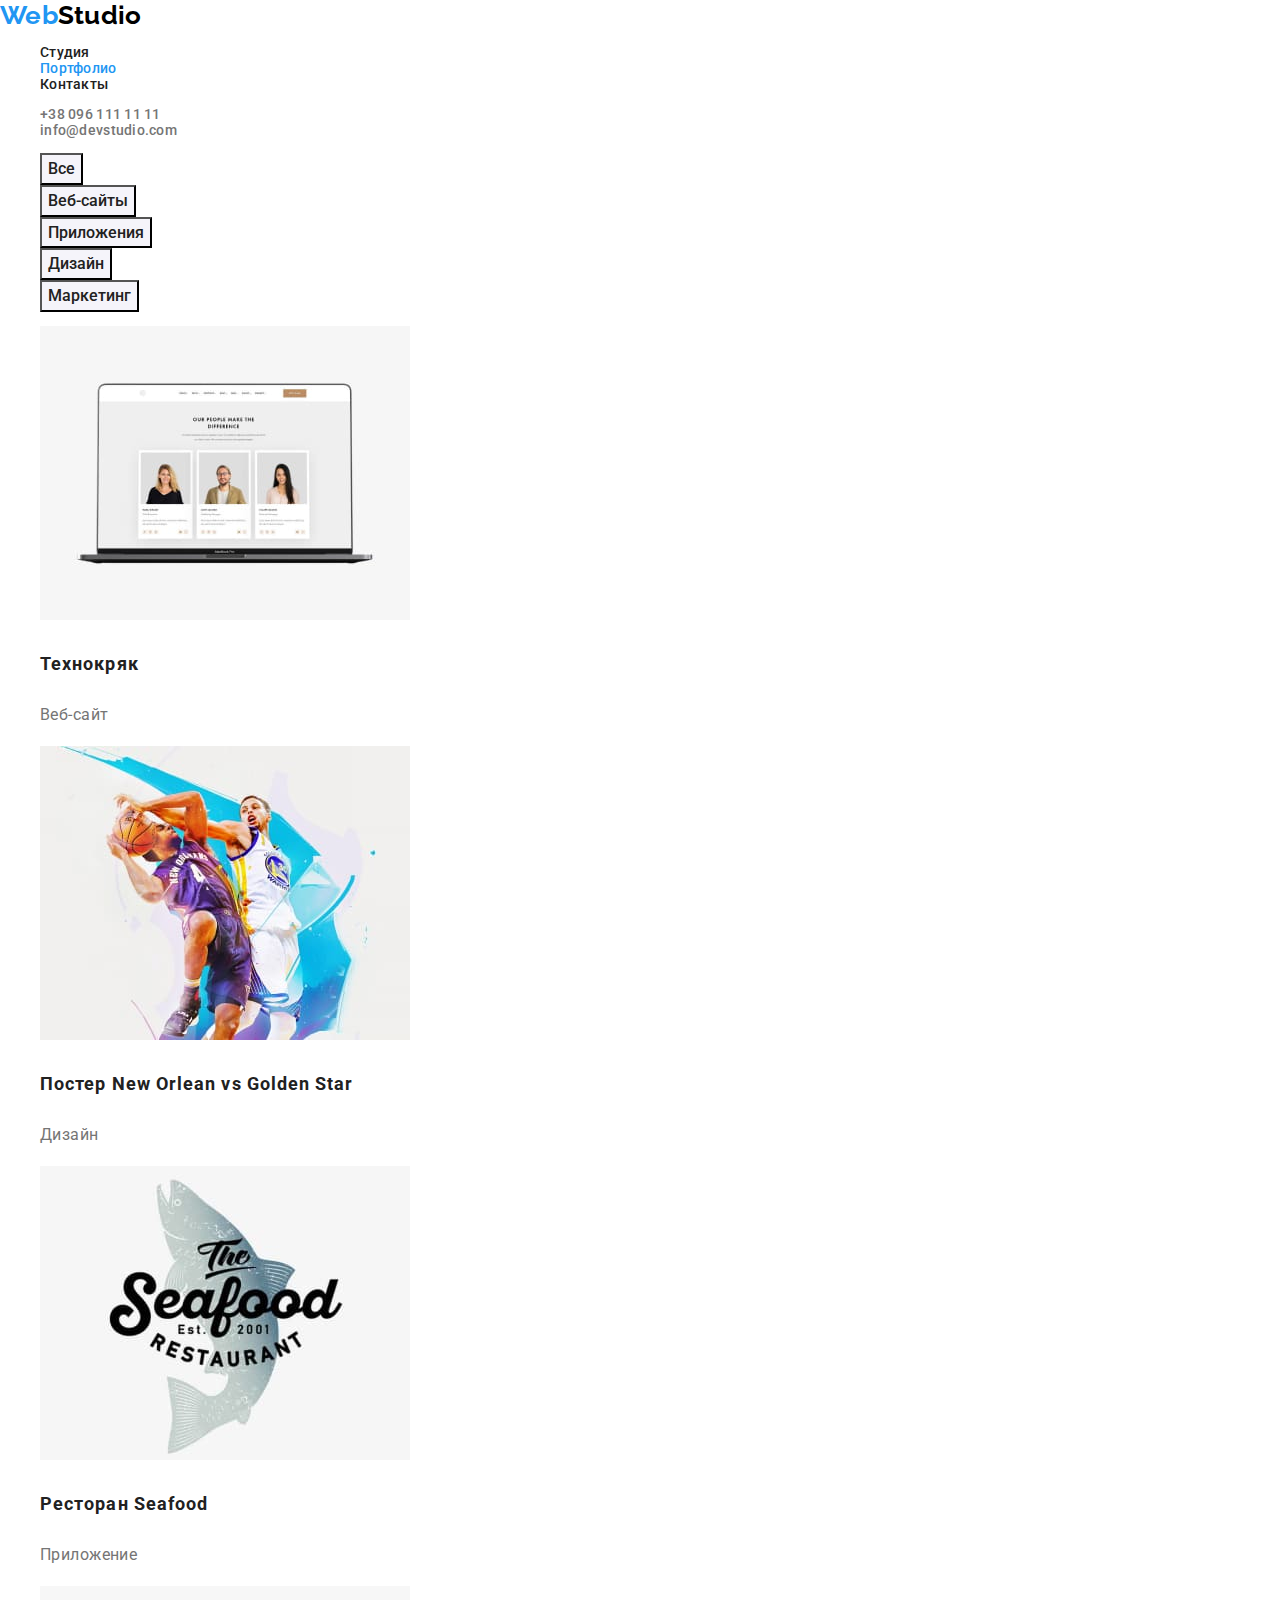
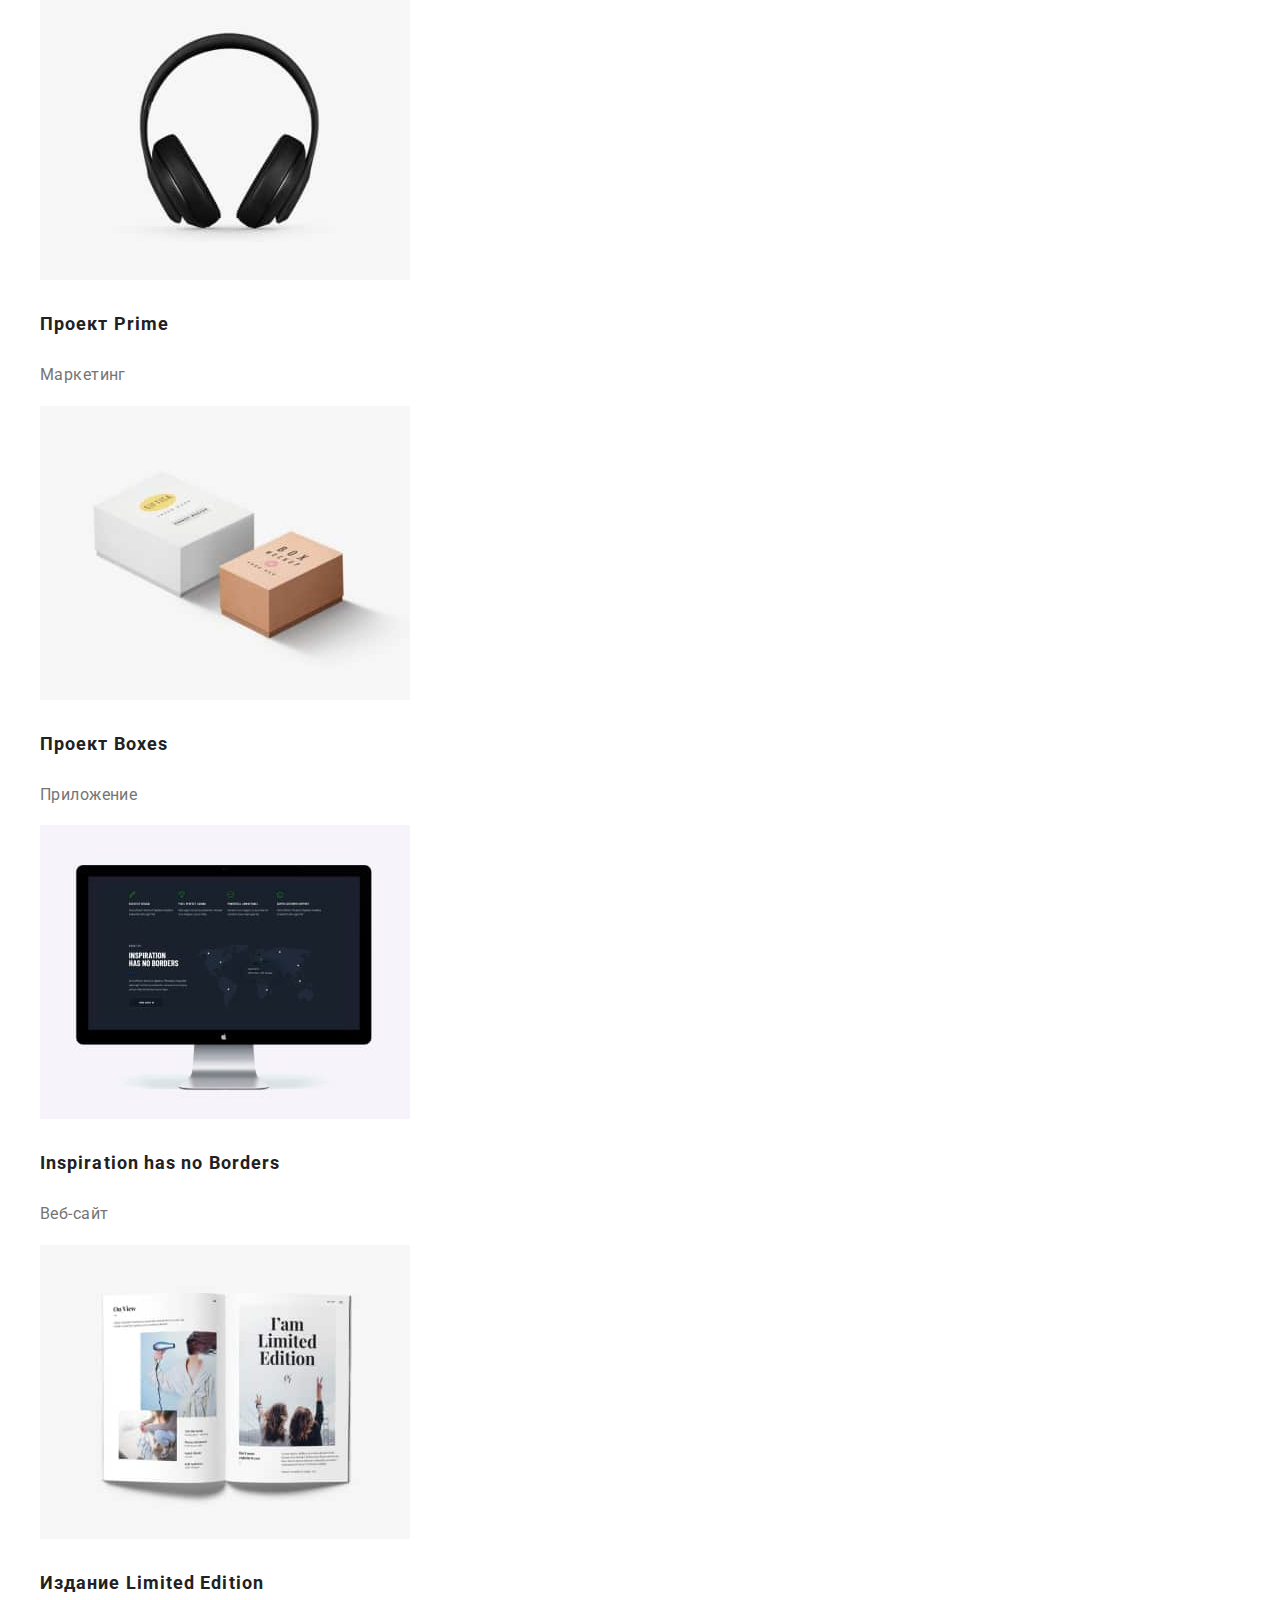
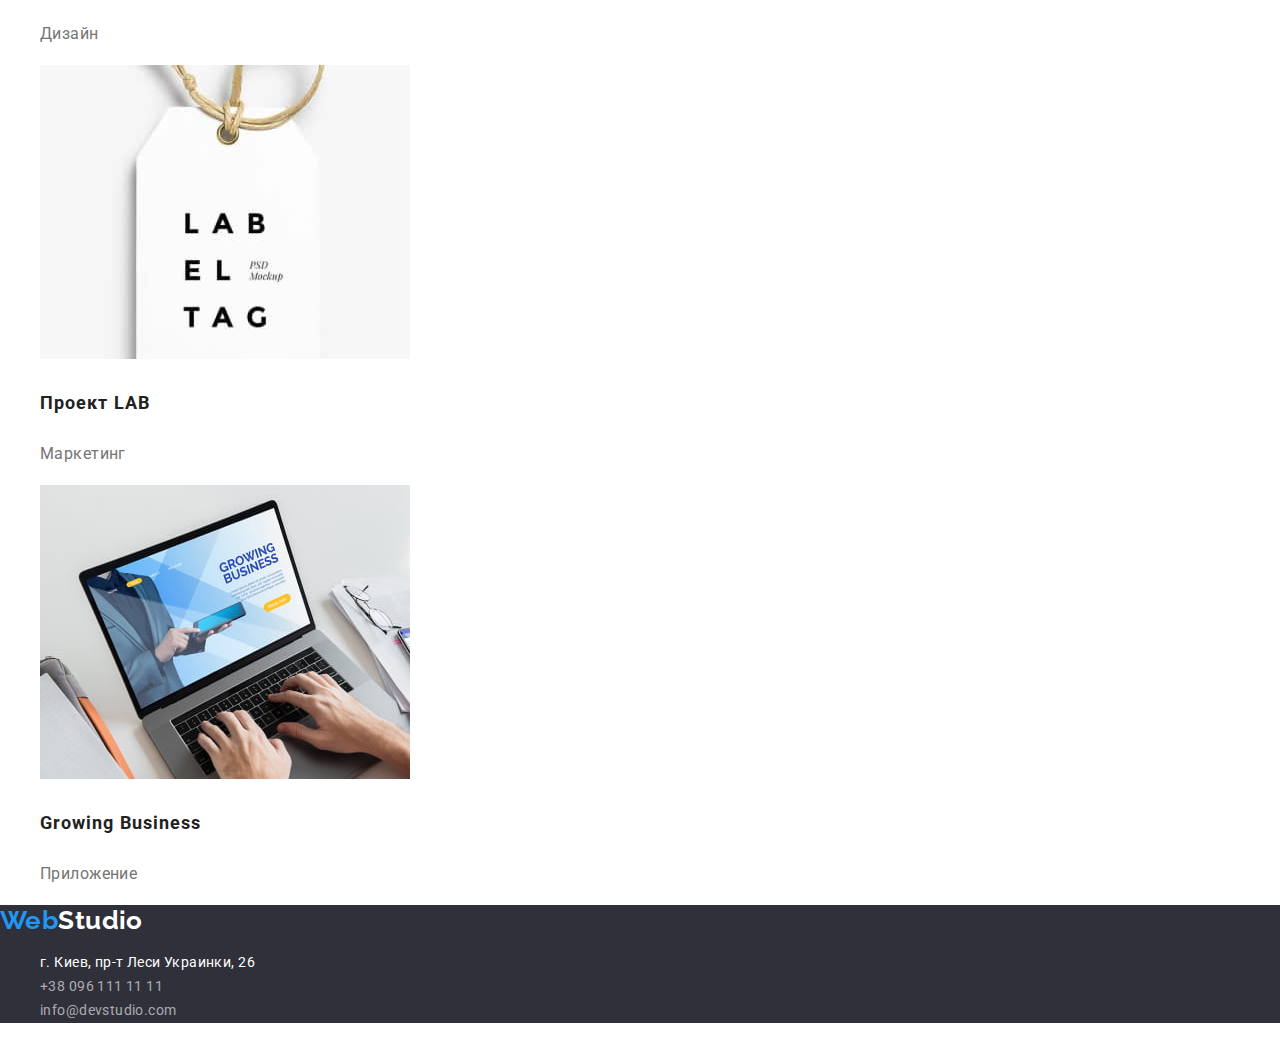
==== portfolio.html @ 6140ff1d "Initial commit" ====
<!DOCTYPE html>
<html lang="ru">
	<head>
		<meta charset="UTF-8" />
		<meta http-equiv="X-UA-Compatible" content="IE=edge" />
		<meta name="viewport" content="width=device-width, initial-scale=1.0" />
		<title>WebStudio</title>
		<link rel="preconnect" href="https://fonts.gstatic.com" />
		<link rel="preconnect" href="https://fonts.gstatic.com" />
		<link
			href="https://fonts.googleapis.com/css2?family=Oleo+Script&family=Raleway:wght@700&family=Roboto:wght@400;500;700;900&display=swap"
			rel="stylesheet"
		/>
		<link
			rel="stylesheet"
			href="https://cdnjs.cloudflare.com/ajax/libs/modern-normalize/0.2.0/modern-normalize.min.css"
		/>

		<link rel="stylesheet" href="./css/style.css" />
	</head>
	<body>
		<!--header-->
		<header class="header">
			<nav>
				<b>
					<a href="./index.html" class="logo link"
						>Web<span class="name">Studio</span></a
					>
				</b>

				<ul class="site-nav list">
					<li class="site-nav list-item">
						<a href="./index.html" class="link">Студия</a>
					</li>
					<li class="site-nav list-item">
						<a href="./portfolio.html" class="link current">Портфолио</a>
					</li>
					<li class="site-nav list-item">
						<a href="" class="link">Контакты</a>
					</li>
				</ul>
			</nav>
			<address>
				<ul class="auth-nav list">
					<li class="auth-nav list-item">
						<a href="tel:+380961111111" class="link"> +38 096 111 11 11</a>
					</li>
					<li class="auth-nav list-item">
						<a href="mailto:info@devstudio.com" class="link"
							>info@devstudio.com
						</a>
					</li>
				</ul>
			</address>
		</header>

		<main>
			<section>
				<h1 class="visually-hidden">Работы</h1>

				<!--filter-->

				<ul class="list filter-list">
					<li class="filter-item">
						<button type="button" class="button secondary">Все</button>
					</li>
					<li class="filter-item">
						<button type="button" class="button secondary">Веб-сайты</button>
					</li>
					<li class="filter-item">
						<button type="button" class="button secondary">Приложения</button>
					</li>
					<li class="filter-item">
						<button type="button" class="button secondary">Дизайн</button>
					</li>
					<li class="filter-item">
						<button type="button" class="button secondary">Маркетинг</button>
					</li>
				</ul>

				<!--examples-->

				<h2 class="visually-hidden">Примеры работ</h2>
				<ul class="list examples-list">
					<li class="examples-item">
						<a>
							<img
								src="./images/portfolio-images/web.jpg"
								width="370"
								height="294"
								alt=""
							/>
							<h3 class="title">Технокряк</h3>
							<p class="text">Веб-сайт</p>
						</a>
					</li>
					<li class="examples-item">
						<a>
							<img
								src="./images/portfolio-images/new-orlean-vs-golden-star.jpg"
								width="370"
								height="294"
								alt=""
							/>
							<h3 class="title">Постер New Orlean vs Golden Star</h3>
							<p class="text">Дизайн</p>
						</a>
					</li>
					<li class="examples-item">
						<a>
							<img
								src="./images/portfolio-images/example-3.jpg"
								width="370"
								height="294"
								alt=""
							/>
							<h3 class="title">Ресторан Seafood</h3>
							<p class="text">Приложение</p>
						</a>
					</li>
					<li class="examples-item">
						<a>
							<img
								src="./images/portfolio-images/example-4.jpg"
								width="370"
								height="294"
								alt=""
							/>
							<h3 class="title">Проект Prime</h3>
							<p class="text">Маркетинг</p>
						</a>
					</li>
					<li class="examples-item">
						<a>
							<img
								src="./images/portfolio-images/example-5.jpg"
								width="370"
								height="294"
								alt=""
							/>
							<h3 class="title">Проект Boxes</h3>
							<p class="text">Приложение</p>
						</a>
					</li>
					<li class="examples-item">
						<a>
							<img
								src="./images/portfolio-images/example-6.jpg"
								width="370"
								height="294"
								alt=""
							/>
							<h3 class="title">Inspiration has no Borders</h3>
							<p class="text">Веб-сайт</p>
						</a>
					</li>
					<li class="examples-item">
						<a>
							<img
								src="./images/portfolio-images/example-7.jpg"
								width="370"
								height="294"
								alt=""
							/>
							<h3 class="title">Издание Limited Edition</h3>
							<p class="text">Дизайн</p>
						</a>
					</li>
					<li class="examples-item">
						<a>
							<img
								src="./images/portfolio-images/example-8.jpg"
								width="370"
								height="294"
								alt=""
							/>
							<h3 class="title">Проект LAB</h3>
							<p class="text">Маркетинг</p>
						</a>
					</li>
					<li class="examples-item">
						<a>
							<img
								src="./images/portfolio-images/example-9.jpg"
								width="370"
								height="294"
								alt=""
							/>
							<h3 class="title">Growing Business</h3>
							<p class="text">Приложение</p>
						</a>
					</li>
				</ul>
			</section>
		</main>

		<!--footer-->
		<footer class="dark-bg">
			<b>
				<a href="./index.html" class="logo link"
					>Web<span class="logotype">Studio</span></a
				>
			</b>
			<address>
				<ul class="list">
					<li class="contacts-item">
						<a href="https://goo.gl/maps/HLfN11SpTfMiaUyy6" class="address link"
							>г. Киев, пр-т Леси Украинки, 26</a
						>
					</li>
					<li class="contacts-item">
						<a href="tel:+380961111111" class="link"> +38 096 111 11 11 </a>
					</li>
					<li class="contacts-item">
						<a href="mailto:info@devstudio.com" class="link"
							>info@devstudio.com
						</a>
					</li>
				</ul>
			</address>
		</footer>
	</body>
</html>
---- css/style.css ----
:root {
	--logo-text-color: #000000;
	--title-text-color: #212121;
	--primary-text-color: #757575;
	--secondary-text-color: #ffffff;
	--accent-color: #2196f3;
	--footer-text-color: rgb(255, 255, 255, 0.6);

	--body-bg-color: #ffffff;
	--secondary-bg-color: #f5f4fa;
	--dark-bg-color: #2f303a;
}

body {
	background-color: var(--body-bg-color);
	font-family: "Roboto", sans-serif;
	color: var(--primary-text-color);
	font-size: 14px;
	line-height: 1.71;
	letter-spacing: 0.03em;
}

address {
	font-style: normal;
}

.visually-hidden {
	position: absolute !important;
	clip: rect(1px 1px 1px 1px);
	clip: rect(1px, 1px, 1px, 1px);
	padding: 0 !important;
	border: 0 !important;
	height: 1px !important;
	width: 1px !important;
	overflow: hidden;
}

.link {
	text-decoration: none;
	color: inherit;
}

.list {
	list-style-type: none;
}

.title {
	color: var(--title-text-color);
}

.button {
	cursor: pointer;
	font-size: 16px;
	text-align: center;
	font-family: inherit;
}

/*header*/

.header {
	font-weight: 500;
	line-height: 1.14;
	letter-spacing: 0.02em;
}

.logo {
	font-family: "Raleway", sans-serif;
	font-size: 26px;
	line-height: 1.19;
	color: var(--accent-color);
}
.logo > .name {
	color: var(--logo-text-color);
}
.site-nav.list {
	color: var(--title-text-color);
}
.current {
	color: var(--accent-color);
}
/* hero*/
.hero {
	background-color: var(--dark-bg-color);
}
.hero-title {
	font-weight: 900;
	font-size: 44px;
	line-height: 1.36;
	text-align: center;
	letter-spacing: 0.06em;
	text-transform: uppercase;
	color: var(--secondary-text-color);
}
.button.primary {
	font-weight: 700;
	line-height: 1.87;
	display: flex;
	letter-spacing: 0.06em;
	color: var(--secondary-text-color);
	background-color: var(--accent-color);
}
.button.primary:hover,
.button.primary:focus {
	background-color: #188ce8;
}
/*features*/
.features .title {
	font-weight: 700;
	line-height: 1.14;
	text-transform: uppercase;
}

/*work*/
.section.title {
	font-weight: 700;
	font-size: 36px;
	line-height: 1.17;
	text-align: center;
}

/*team*/
.team {
	background-color: var(--secondary-bg-color);
}
.team-item>.title,
.team-item>.text {
	font-size: 16px;
	line-height: 1.19;
	text-align: center;
	background-color: var(--body-bg-color);
}
.team-item > .title {
	font-weight: 500;
}

/*footer*/
.dark-bg {
	background-color: var(--dark-bg-color);
}
.logotype {
	color: var(--secondary-text-color);
}

.contacts-item > .link {
	color: var(--footer-text-color);
}
.contacts-item > .address {
	color: var(--secondary-text-color);
}

.link:hover,
.link:focus {
	color: var(--accent-color);
}
.logo :hover,
.logo :focus {
	color: var(--accent-color);
}

/*page-portfolio*/
/*filter*/
.button.secondary {
	font-weight: 500;
	line-height: 1.62;
	color: var(--title-text-color);
	background-color: var(--secondary-bg-color);
}
.button.secondary:hover ,
.button.secondary:focus {
	color: var(--secondary-text-color);
	background-color: var(--accent-color);
}
/*examples*/
.examples-item .title {
	font-weight: 700;
	font-size: 18px;
	line-height: 2;
	letter-spacing: 0.06em;
}

.examples-item .text {
	font-size: 16px;
	line-height: 1.87;
}
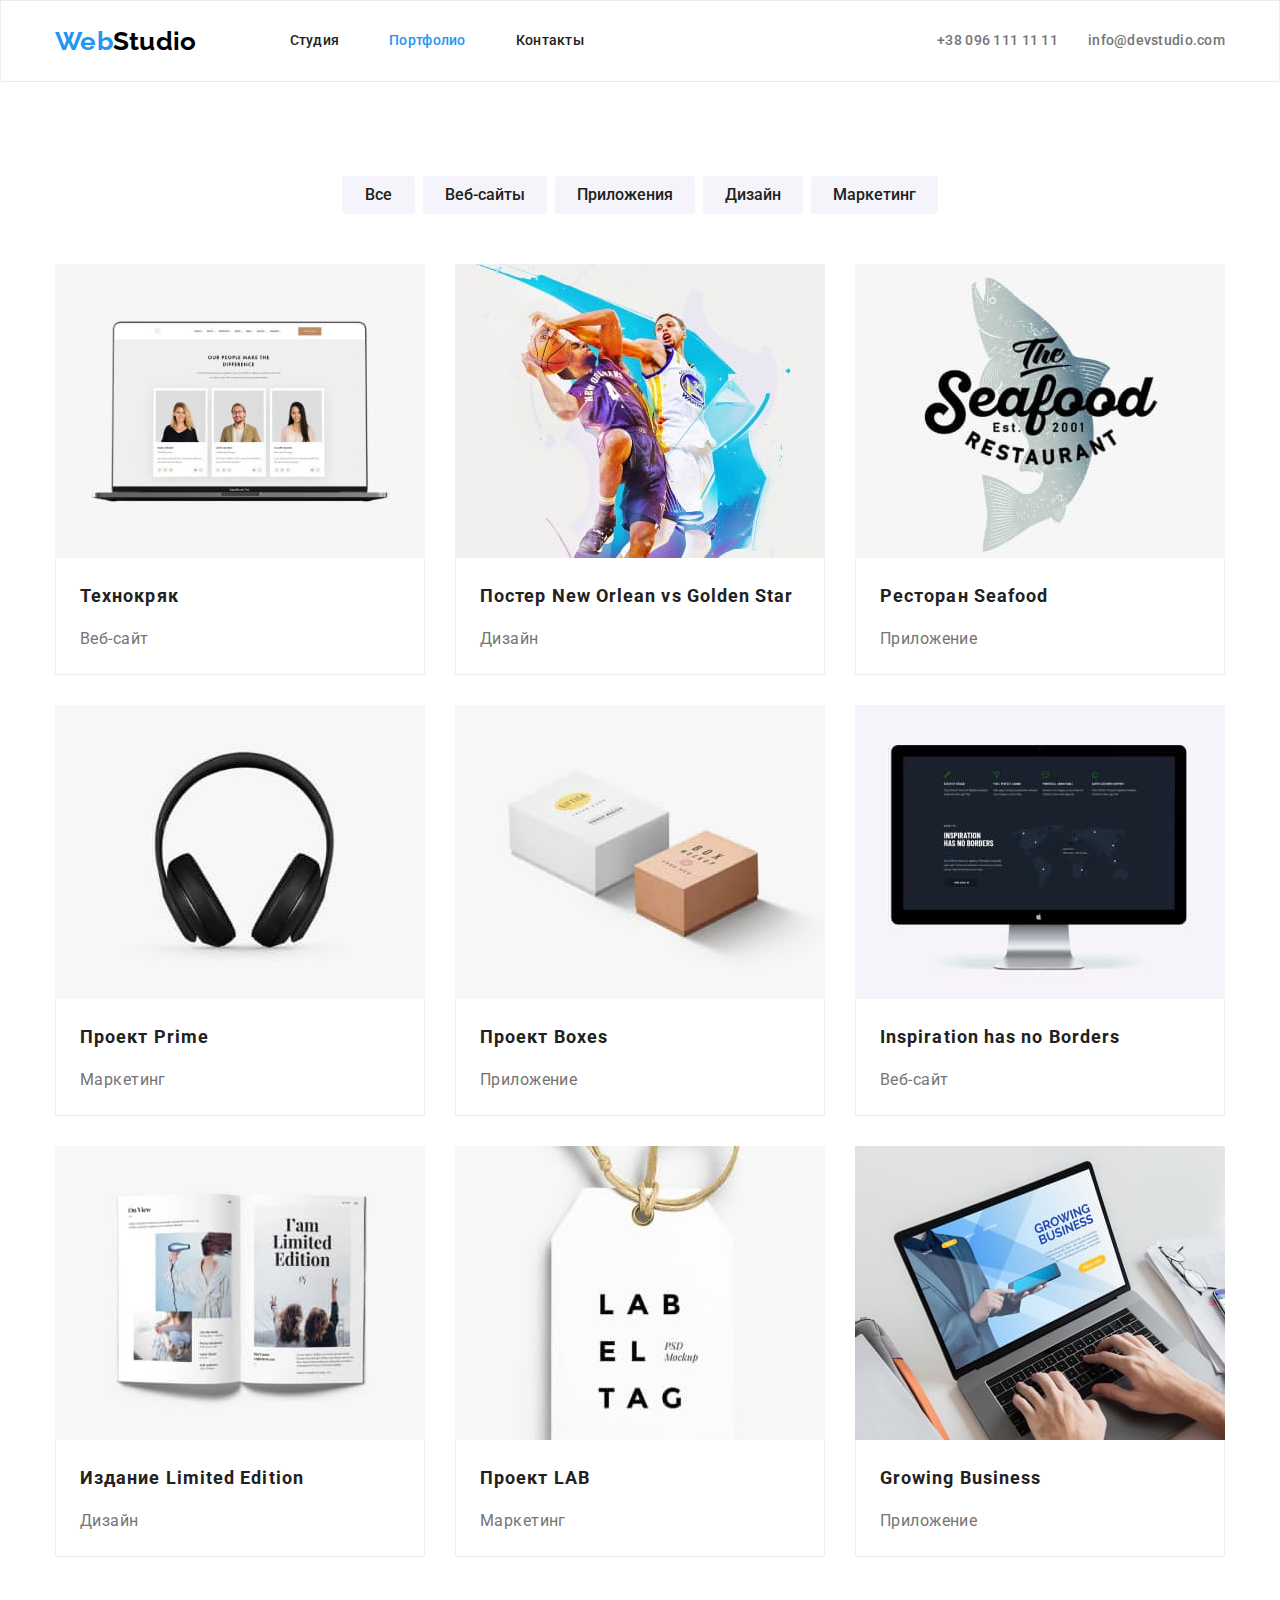
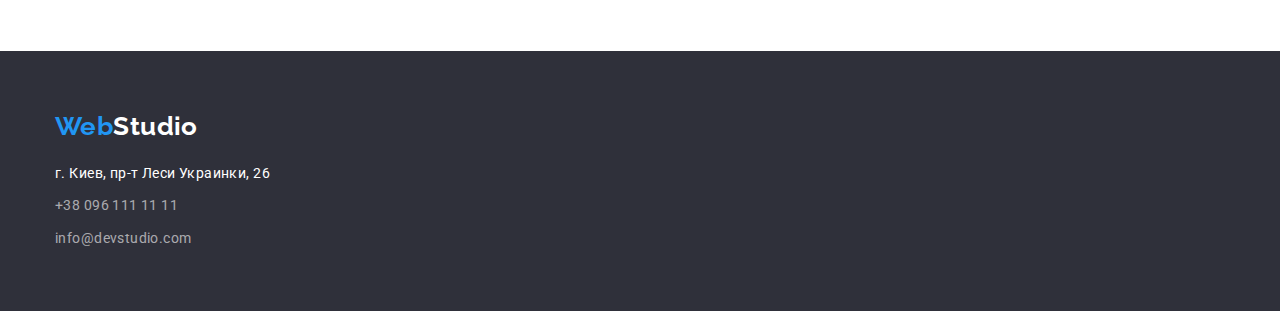
==== commit 1245ac83: "added stylization" ====
--- a/portfolio.html
+++ b/portfolio.html
@@ -20,204 +20,233 @@
 	</head>
 	<body>
 		<!--header-->
-		<header class="header">
-			<nav>
-				<b>
-					<a href="./index.html" class="logo link"
-						>Web<span class="name">Studio</span></a
-					>
-				</b>
-
-				<ul class="site-nav list">
-					<li class="site-nav list-item">
-						<a href="./index.html" class="link">Студия</a>
-					</li>
-					<li class="site-nav list-item">
-						<a href="./portfolio.html" class="link current">Портфолио</a>
-					</li>
-					<li class="site-nav list-item">
-						<a href="" class="link">Контакты</a>
-					</li>
-				</ul>
-			</nav>
-			<address>
-				<ul class="auth-nav list">
-					<li class="auth-nav list-item">
-						<a href="tel:+380961111111" class="link"> +38 096 111 11 11</a>
-					</li>
-					<li class="auth-nav list-item">
-						<a href="mailto:info@devstudio.com" class="link"
-							>info@devstudio.com
-						</a>
-					</li>
-				</ul>
-			</address>
+		<header class="header border">
+			<div class="container main-container">
+				<nav class="menu-container">
+					<b>
+						<a href="./index.html" class="logo link"
+							>Web<span class="name">Studio</span></a
+						>
+					</b>
+
+					<ul class="site-nav list">
+						<li class="site-nav list-item">
+							<a href="./index.html" class="link">Студия</a>
+						</li>
+						<li class="site-nav list-item">
+							<a href="./portfolio.html" class="link current">Портфолио</a>
+						</li>
+						<li class="site-nav list-item">
+							<a href="" class="link">Контакты</a>
+						</li>
+					</ul>
+				</nav>
+
+				<address class="auth-nav-address">
+					<ul class="auth-nav list">
+						<li class="auth-nav list-item">
+							<a href="tel:+380961111111" class="link"> +38 096 111 11 11</a>
+						</li>
+						<li class="auth-nav list-item">
+							<a href="mailto:info@devstudio.com" class="link"
+								>info@devstudio.com
+							</a>
+						</li>
+					</ul>
+				</address>
+			</div>
 		</header>
 
 		<main>
-			<section>
-				<h1 class="visually-hidden">Работы</h1>
-
-				<!--filter-->
-
-				<ul class="list filter-list">
-					<li class="filter-item">
-						<button type="button" class="button secondary">Все</button>
-					</li>
-					<li class="filter-item">
-						<button type="button" class="button secondary">Веб-сайты</button>
-					</li>
-					<li class="filter-item">
-						<button type="button" class="button secondary">Приложения</button>
-					</li>
-					<li class="filter-item">
-						<button type="button" class="button secondary">Дизайн</button>
-					</li>
-					<li class="filter-item">
-						<button type="button" class="button secondary">Маркетинг</button>
-					</li>
-				</ul>
-
-				<!--examples-->
-
-				<h2 class="visually-hidden">Примеры работ</h2>
-				<ul class="list examples-list">
-					<li class="examples-item">
-						<a>
-							<img
-								src="./images/portfolio-images/web.jpg"
-								width="370"
-								height="294"
-								alt=""
-							/>
-							<h3 class="title">Технокряк</h3>
-							<p class="text">Веб-сайт</p>
-						</a>
-					</li>
-					<li class="examples-item">
-						<a>
-							<img
-								src="./images/portfolio-images/new-orlean-vs-golden-star.jpg"
-								width="370"
-								height="294"
-								alt=""
-							/>
-							<h3 class="title">Постер New Orlean vs Golden Star</h3>
-							<p class="text">Дизайн</p>
-						</a>
-					</li>
-					<li class="examples-item">
-						<a>
-							<img
-								src="./images/portfolio-images/example-3.jpg"
-								width="370"
-								height="294"
-								alt=""
-							/>
-							<h3 class="title">Ресторан Seafood</h3>
-							<p class="text">Приложение</p>
-						</a>
-					</li>
-					<li class="examples-item">
-						<a>
-							<img
-								src="./images/portfolio-images/example-4.jpg"
-								width="370"
-								height="294"
-								alt=""
-							/>
-							<h3 class="title">Проект Prime</h3>
-							<p class="text">Маркетинг</p>
-						</a>
-					</li>
-					<li class="examples-item">
-						<a>
-							<img
-								src="./images/portfolio-images/example-5.jpg"
-								width="370"
-								height="294"
-								alt=""
-							/>
-							<h3 class="title">Проект Boxes</h3>
-							<p class="text">Приложение</p>
-						</a>
-					</li>
-					<li class="examples-item">
-						<a>
-							<img
-								src="./images/portfolio-images/example-6.jpg"
-								width="370"
-								height="294"
-								alt=""
-							/>
-							<h3 class="title">Inspiration has no Borders</h3>
-							<p class="text">Веб-сайт</p>
-						</a>
-					</li>
-					<li class="examples-item">
-						<a>
-							<img
-								src="./images/portfolio-images/example-7.jpg"
-								width="370"
-								height="294"
-								alt=""
-							/>
-							<h3 class="title">Издание Limited Edition</h3>
-							<p class="text">Дизайн</p>
-						</a>
-					</li>
-					<li class="examples-item">
-						<a>
-							<img
-								src="./images/portfolio-images/example-8.jpg"
-								width="370"
-								height="294"
-								alt=""
-							/>
-							<h3 class="title">Проект LAB</h3>
-							<p class="text">Маркетинг</p>
-						</a>
-					</li>
-					<li class="examples-item">
-						<a>
-							<img
-								src="./images/portfolio-images/example-9.jpg"
-								width="370"
-								height="294"
-								alt=""
-							/>
-							<h3 class="title">Growing Business</h3>
-							<p class="text">Приложение</p>
-						</a>
-					</li>
-				</ul>
+			<section class="examples">
+				<div class="container">
+					<h1 class="visually-hidden">Работы</h1>
+
+					<!--filter-->
+
+					<ul class="list filter-list">
+						<li class="filter-item">
+							<button type="button" class="button secondary">Все</button>
+						</li>
+						<li class="filter-item">
+							<button type="button" class="button secondary">Веб-сайты</button>
+						</li>
+						<li class="filter-item">
+							<button type="button" class="button secondary">Приложения</button>
+						</li>
+						<li class="filter-item">
+							<button type="button" class="button secondary">Дизайн</button>
+						</li>
+						<li class="filter-item">
+							<button type="button" class="button secondary">Маркетинг</button>
+						</li>
+					</ul>
+
+					<!--examples-->
+
+					<h2 class="visually-hidden">Примеры работ</h2>
+					<ul class="list examples-list">
+						<li class="examples-item">
+							<a>
+								<img
+									src="./images/portfolio-images/web.jpg"
+									width="370"
+									height="294"
+									alt=""
+								/>
+								<div class="content-examples">
+									<h3 class="title">Технокряк</h3>
+									<p class="text">Веб-сайт</p>
+								</div>
+							</a>
+						</li>
+						<li class="examples-item">
+							<a>
+								<img
+									src="./images/portfolio-images/new-orlean-vs-golden-star.jpg"
+									width="370"
+									height="294"
+									alt=""
+								/>
+								<div class="content-examples">
+									<h3 class="title">Постер New Orlean vs Golden Star</h3>
+									<p class="text">Дизайн</p>
+								</div>
+							</a>
+						</li>
+						<li class="examples-item">
+							<a>
+								<img
+									src="./images/portfolio-images/example-3.jpg"
+									width="370"
+									height="294"
+									alt=""
+								/>
+								<div class="content-examples">
+									<h3 class="title">Ресторан Seafood</h3>
+									<p class="text">Приложение</p>
+								</div>
+							</a>
+						</li>
+						<li class="examples-item">
+							<a>
+								<img
+									src="./images/portfolio-images/example-4.jpg"
+									width="370"
+									height="294"
+									alt=""
+								/>
+								<div class="content-examples">
+									<h3 class="title">Проект Prime</h3>
+									<p class="text">Маркетинг</p>
+								</div>
+							</a>
+						</li>
+						<li class="examples-item">
+							<a>
+								<img
+									src="./images/portfolio-images/example-5.jpg"
+									width="370"
+									height="294"
+									alt=""
+								/>
+								<div class="content-examples">
+									<h3 class="title">Проект Boxes</h3>
+									<p class="text">Приложение</p>
+								</div>
+							</a>
+						</li>
+						<li class="examples-item">
+							<a>
+								<img
+									src="./images/portfolio-images/example-6.jpg"
+									width="370"
+									height="294"
+									alt=""
+								/>
+								<div class="content-examples">
+									<h3 class="title">Inspiration has no Borders</h3>
+									<p class="text">Веб-сайт</p>
+								</div>
+							</a>
+						</li>
+						<li class="examples-item">
+							<a>
+								<img
+									src="./images/portfolio-images/example-7.jpg"
+									width="370"
+									height="294"
+									alt=""
+								/>
+								<div class="content-examples">
+									<h3 class="title">Издание Limited Edition</h3>
+									<p class="text">Дизайн</p>
+								</div>
+							</a>
+						</li>
+						<li class="examples-item">
+							<a>
+								<img
+									src="./images/portfolio-images/example-8.jpg"
+									width="370"
+									height="294"
+									alt=""
+								/>
+								<div class="content-examples">
+									<h3 class="title">Проект LAB</h3>
+									<p class="text">Маркетинг</p>
+								</div>
+							</a>
+						</li>
+						<li class="examples-item">
+							<a>
+								<img
+									src="./images/portfolio-images/example-9.jpg"
+									width="370"
+									height="294"
+									alt=""
+								/>
+								<div class="content-examples">
+									<h3 class="title">Growing Business</h3>
+									<p class="text">Приложение</p>
+								</div>
+							</a>
+						</li>
+					</ul>
+				</div>
 			</section>
 		</main>
 
 		<!--footer-->
-		<footer class="dark-bg">
-			<b>
-				<a href="./index.html" class="logo link"
-					>Web<span class="logotype">Studio</span></a
-				>
-			</b>
-			<address>
-				<ul class="list">
-					<li class="contacts-item">
-						<a href="https://goo.gl/maps/HLfN11SpTfMiaUyy6" class="address link"
-							>г. Киев, пр-т Леси Украинки, 26</a
+		<footer class="dark-bg padding">
+			<div class="container">
+				<div>
+					<b>
+						<a href="./index.html" class="logo link"
+							>Web<span class="logotype">Studio</span></a
 						>
-					</li>
-					<li class="contacts-item">
-						<a href="tel:+380961111111" class="link"> +38 096 111 11 11 </a>
-					</li>
-					<li class="contacts-item">
-						<a href="mailto:info@devstudio.com" class="link"
-							>info@devstudio.com
-						</a>
-					</li>
-				</ul>
-			</address>
+					</b>
+					<address>
+						<ul class="list">
+							<li class="contacts-item">
+								<a
+									href="https://goo.gl/maps/HLfN11SpTfMiaUyy6"
+									class="address link"
+									>г. Киев, пр-т Леси Украинки, 26</a
+								>
+							</li>
+							<li class="contacts-item">
+								<a href="tel:+380961111111" class="link"> +38 096 111 11 11 </a>
+							</li>
+							<li class="contacts-item">
+								<a href="mailto:info@devstudio.com" class="link"
+									>info@devstudio.com
+								</a>
+							</li>
+						</ul>
+					</address>
+				</div>
+			</div>
 		</footer>
 	</body>
 </html>
--- a/css/style.css
+++ b/css/style.css
@@ -11,6 +11,15 @@
 	--dark-bg-color: #2f303a;
 }
 
+html {
+	box-sizing: border-box;
+}
+*,
+*::after,
+*::before {
+	box-sizing: inherit;
+}
+
 body {
 	background-color: var(--body-bg-color);
 	font-family: "Roboto", sans-serif;
@@ -20,6 +29,19 @@
 	letter-spacing: 0.03em;
 }
 
+h1,
+h2,
+h3,
+p {
+	margin-top: 0px;
+	margin-bottom: 0px;
+}
+
+img {
+	display: block;
+	max-width: 100%;
+	height: auto;
+}
 address {
 	font-style: normal;
 }
@@ -42,33 +64,85 @@
 
 .list {
 	list-style-type: none;
+	margin: 0px 0px;
+	padding-left: 0px;
 }
 
 .title {
 	color: var(--title-text-color);
+	margin-bottom: 10px;
 }
 
 .button {
+	display: inline-block;
+	border-radius: 4px;
+	min-width: 73px;
+	border: none;
+
 	cursor: pointer;
 	font-size: 16px;
 	text-align: center;
 	font-family: inherit;
 }
 
+.container {
+	width: 1200px;
+	padding-left: 15px;
+	padding-right: 15px;
+	margin-left: auto;
+	margin-right: auto;
+}
 /*header*/
 
 .header {
 	font-weight: 500;
 	line-height: 1.14;
 	letter-spacing: 0.02em;
-}
-
+	border: 1px solid transparent;
+}
+.border {
+	border-color: #ececec;
+}
+.site-nav {
+	display: flex;
+}
+.site-nav.list {
+	margin-left: 93px;
+}
+.site-nav.list-item:not(:last-child) {
+	margin-right: 50px;
+}
+.site-nav .link {
+	display: block;
+	padding-top: 32px;
+	padding-bottom: 32px;
+}
+.auth-nav {
+	display: flex;
+}
+
+.auth-nav.list-item:not(:last-child) {
+	margin-right: 30px;
+}
+.main-container {
+	display: flex;
+	align-items: center;
+}
+.menu-container {
+	display: flex;
+	align-items: center;
+}
+
+.auth-nav-address {
+	margin-left: auto;
+}
 .logo {
 	font-family: "Raleway", sans-serif;
 	font-size: 26px;
 	line-height: 1.19;
 	color: var(--accent-color);
 }
+
 .logo > .name {
 	color: var(--logo-text-color);
 }
@@ -80,21 +154,27 @@
 }
 /* hero*/
 .hero {
+	height: 600px;
+	text-align: center;
 	background-color: var(--dark-bg-color);
-}
+	margin-bottom: 94px;
+}
+
 .hero-title {
+	margin-bottom: 30px;
+
 	font-weight: 900;
 	font-size: 44px;
 	line-height: 1.36;
-	text-align: center;
 	letter-spacing: 0.06em;
 	text-transform: uppercase;
 	color: var(--secondary-text-color);
 }
 .button.primary {
+	padding: 10px 32px;
+
 	font-weight: 700;
 	line-height: 1.87;
-	display: flex;
 	letter-spacing: 0.06em;
 	color: var(--secondary-text-color);
 	background-color: var(--accent-color);
@@ -104,6 +184,16 @@
 	background-color: #188ce8;
 }
 /*features*/
+
+.features-list {
+	display: flex;
+}
+.features-item {
+	width: 270px;
+}
+.features {
+	margin-bottom: 94px;
+}
 .features .title {
 	font-weight: 700;
 	line-height: 1.14;
@@ -111,7 +201,17 @@
 }
 
 /*work*/
+.list.work-list {
+	display: flex;
+}
+.work-item:not(:last-child) {
+	margin-right: 30px;
+}
+.work {
+	margin-bottom: 94px;
+}
 .section.title {
+	margin-bottom: 50px;
 	font-weight: 700;
 	font-size: 36px;
 	line-height: 1.17;
@@ -122,12 +222,31 @@
 .team {
 	background-color: var(--secondary-bg-color);
 }
-.team-item>.title,
-.team-item>.text {
+.team.padding {
+	padding: 94px 0px;
+}
+.team-list {
+	display: flex;
+}
+.content-team {
+	padding-bottom: 30px;
+	text-align: center;
+}
+.team-item > .title,
+.team-item > .text {
 	font-size: 16px;
 	line-height: 1.19;
 	text-align: center;
+}
+.team-item {
+	width: max-content;
+	box-shadow: 0px 1px 3px rgba(0, 0, 0, 0.12), 0px 1px 1px rgba(0, 0, 0, 0.14),
+		0px 2px 1px rgba(0, 0, 0, 0.2);
+	border-radius: 0px 0px 4px 4px;
 	background-color: var(--body-bg-color);
+}
+.team-item:not(:last-child) {
+	margin-right: 30px;
 }
 .team-item > .title {
 	font-weight: 500;
@@ -137,10 +256,20 @@
 .dark-bg {
 	background-color: var(--dark-bg-color);
 }
+.dark-bg.padding {
+	padding-top: 60px;
+	padding-bottom: 60px;
+}
+.dark-bg .logo {
+	display: block;
+	margin-bottom: 20px;
+}
 .logotype {
 	color: var(--secondary-text-color);
 }
-
+.contacts-item:not(:last-child) {
+	margin-bottom: 9px;
+}
 .contacts-item > .link {
 	color: var(--footer-text-color);
 }
@@ -158,19 +287,48 @@
 }
 
 /*page-portfolio*/
+.examples {
+	margin-top: 94px;
+	margin-bottom: 94px;
+}
 /*filter*/
+.filter-list {
+	display: flex;
+	justify-content: center;
+	margin-bottom: 50px;
+}
+.filter-item:not(:last-child) {
+	margin-right: 8px;
+}
 .button.secondary {
+	padding: 6px 22px;
+
 	font-weight: 500;
 	line-height: 1.62;
 	color: var(--title-text-color);
 	background-color: var(--secondary-bg-color);
 }
-.button.secondary:hover ,
+
+.button.secondary:hover,
 .button.secondary:focus {
 	color: var(--secondary-text-color);
 	background-color: var(--accent-color);
 }
 /*examples*/
+.examples-list {
+	display: flex;
+	flex-wrap: wrap;
+}
+.examples-item {
+	width: 370;
+}
+.examples-item:not(:nth-child(3n)) {
+	margin-right: 30px;
+}
+.examples-item:not(:nth-last-child(-n + 3)) {
+	margin-bottom: 30px;
+}
+
 .examples-item .title {
 	font-weight: 700;
 	font-size: 18px;
@@ -182,3 +340,10 @@
 	font-size: 16px;
 	line-height: 1.87;
 }
+
+.content-examples {
+	padding: 20px 24px;
+	border-right: 1px solid #eeeeee;
+	border-bottom: 1px solid #eeeeee;
+	border-left: 1px solid #eeeeee;
+}
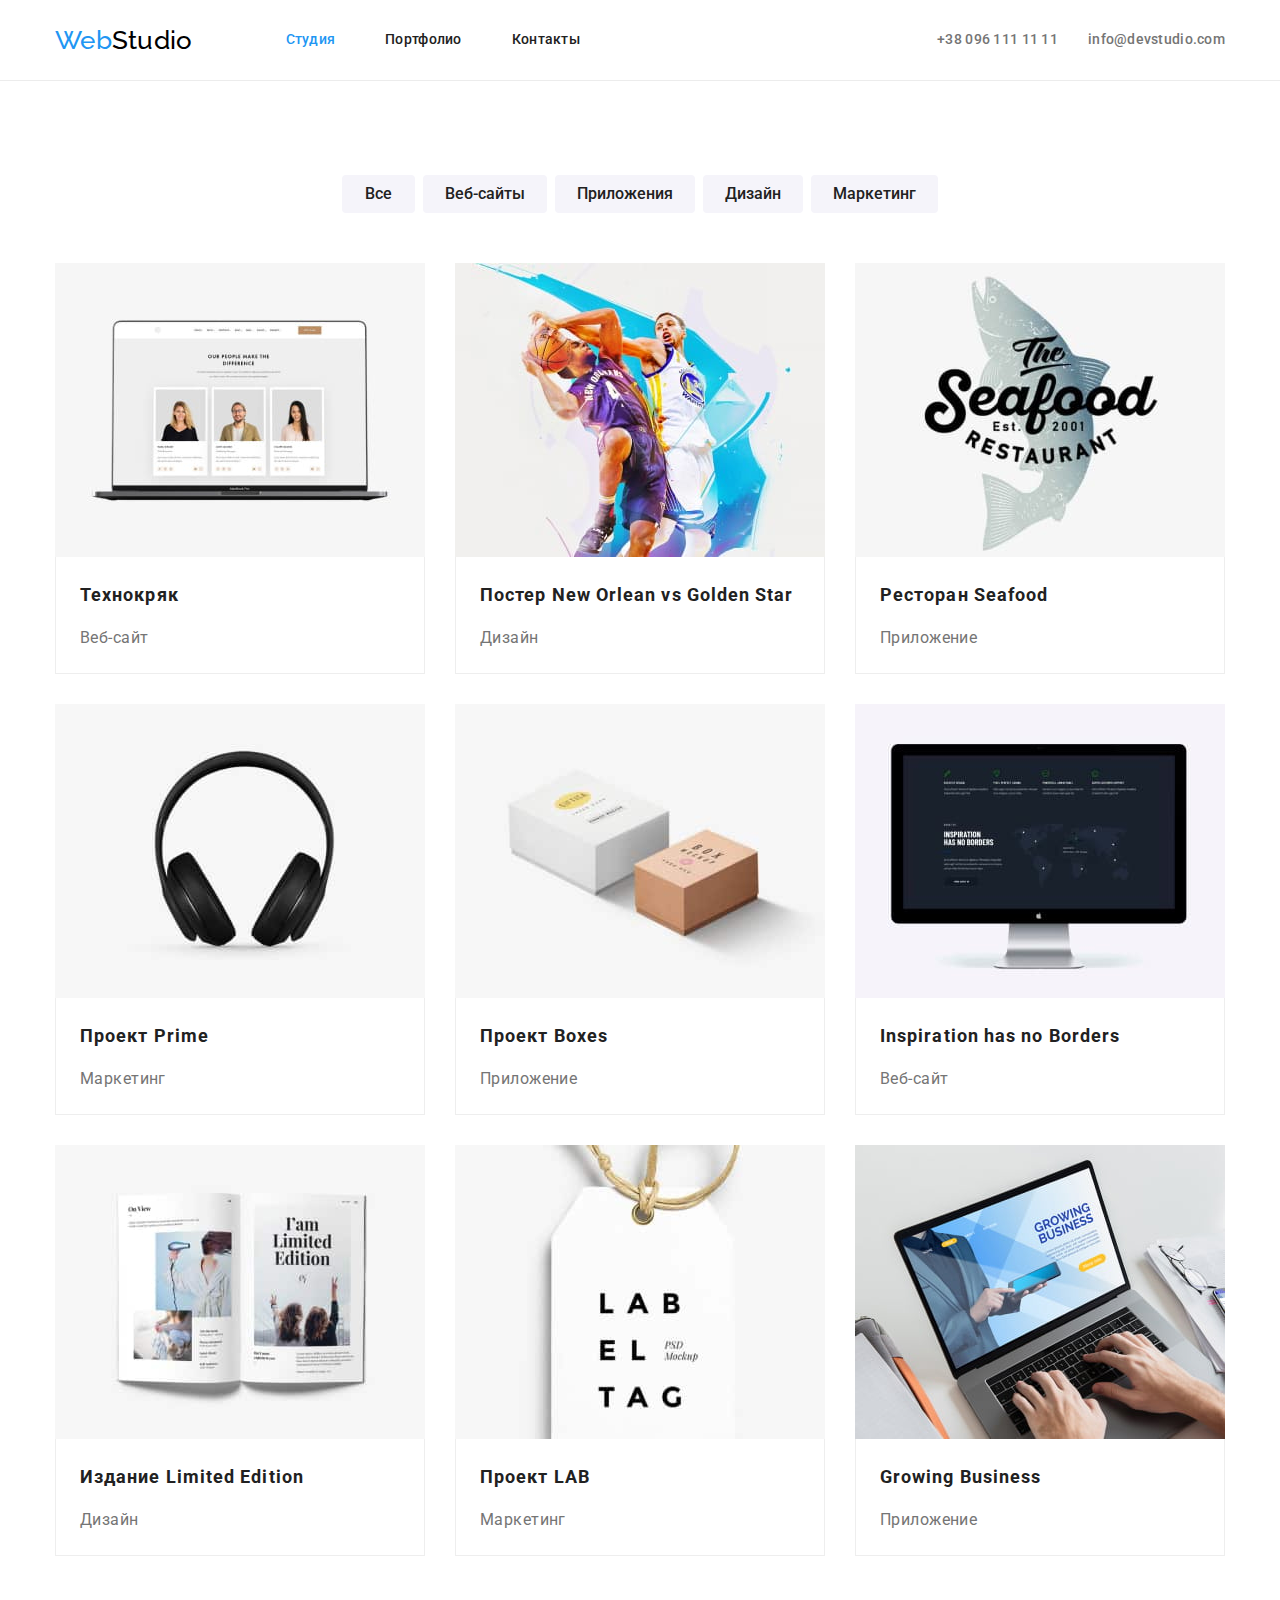
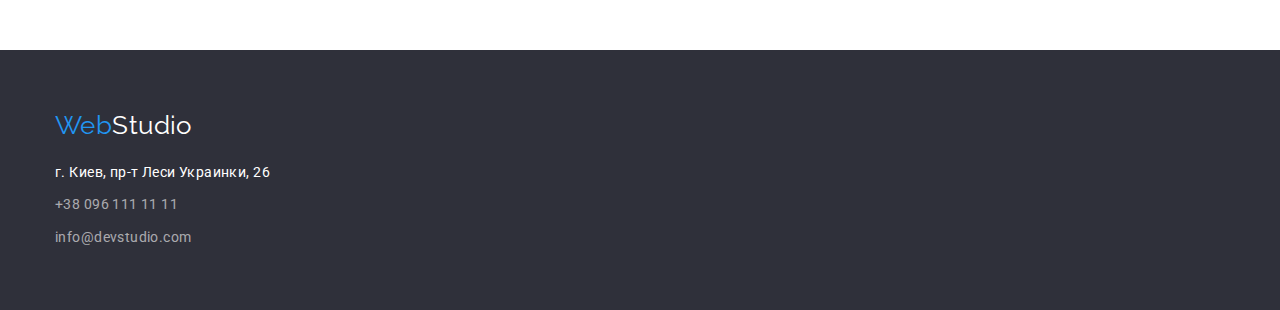
==== commit f7ee28fc: "stylization" ====
--- a/portfolio.html
+++ b/portfolio.html
@@ -23,18 +23,16 @@
 		<header class="header border">
 			<div class="container main-container">
 				<nav class="menu-container">
-					<b>
-						<a href="./index.html" class="logo link"
-							>Web<span class="name">Studio</span></a
-						>
-					</b>
+					<a href="./index.html" class="logo link"
+						>Web<span class="name">Studio</span></a
+					>
 
 					<ul class="site-nav list">
 						<li class="site-nav list-item">
-							<a href="./index.html" class="link">Студия</a>
+							<a href="./index.html" class="link current">Студия</a>
 						</li>
 						<li class="site-nav list-item">
-							<a href="./portfolio.html" class="link current">Портфолио</a>
+							<a href="./portfolio.html" class="link">Портфолио</a>
 						</li>
 						<li class="site-nav list-item">
 							<a href="" class="link">Контакты</a>
@@ -42,7 +40,7 @@
 					</ul>
 				</nav>
 
-				<address class="auth-nav-address">
+				<div class="auth-nav-address">
 					<ul class="auth-nav list">
 						<li class="auth-nav list-item">
 							<a href="tel:+380961111111" class="link"> +38 096 111 11 11</a>
@@ -53,7 +51,7 @@
 							</a>
 						</li>
 					</ul>
-				</address>
+				</div>
 			</div>
 		</header>
 
@@ -221,11 +219,10 @@
 		<footer class="dark-bg padding">
 			<div class="container">
 				<div>
-					<b>
-						<a href="./index.html" class="logo link"
-							>Web<span class="logotype">Studio</span></a
-						>
-					</b>
+					<a href="./index.html" class="logo link"
+						>Web<span class="logotype">Studio</span></a
+					>
+
 					<address>
 						<ul class="list">
 							<li class="contacts-item">
--- a/css/style.css
+++ b/css/style.css
@@ -98,7 +98,7 @@
 	font-weight: 500;
 	line-height: 1.14;
 	letter-spacing: 0.02em;
-	border: 1px solid transparent;
+	border-bottom: 1px solid transparent;
 }
 .border {
 	border-color: #ececec;
@@ -154,10 +154,10 @@
 }
 /* hero*/
 .hero {
-	height: 600px;
+	padding-top: 200px;
+	padding-bottom: 200px;
 	text-align: center;
 	background-color: var(--dark-bg-color);
-	margin-bottom: 94px;
 }
 
 .hero-title {
@@ -191,8 +191,13 @@
 .features-item {
 	width: 270px;
 }
+.features-item:not(:last-child) {
+	margin-right: 30px;
+}
+
 .features {
-	margin-bottom: 94px;
+	padding-top: 94px;
+	padding-bottom: 94px;
 }
 .features .title {
 	font-weight: 700;
@@ -208,7 +213,7 @@
 	margin-right: 30px;
 }
 .work {
-	margin-bottom: 94px;
+	padding-bottom: 94px;
 }
 .section.title {
 	margin-bottom: 50px;
@@ -229,6 +234,7 @@
 	display: flex;
 }
 .content-team {
+	padding-top: 30px;
 	padding-bottom: 30px;
 	text-align: center;
 }
@@ -239,7 +245,7 @@
 	text-align: center;
 }
 .team-item {
-	width: max-content;
+	width: 270px;
 	box-shadow: 0px 1px 3px rgba(0, 0, 0, 0.12), 0px 1px 1px rgba(0, 0, 0, 0.14),
 		0px 2px 1px rgba(0, 0, 0, 0.2);
 	border-radius: 0px 0px 4px 4px;
@@ -288,8 +294,8 @@
 
 /*page-portfolio*/
 .examples {
-	margin-top: 94px;
-	margin-bottom: 94px;
+	padding-top: 94px;
+	padding-bottom: 94px;
 }
 /*filter*/
 .filter-list {
@@ -315,12 +321,13 @@
 	background-color: var(--accent-color);
 }
 /*examples*/
+
 .examples-list {
 	display: flex;
 	flex-wrap: wrap;
 }
 .examples-item {
-	width: 370;
+	width: 370px;
 }
 .examples-item:not(:nth-child(3n)) {
 	margin-right: 30px;
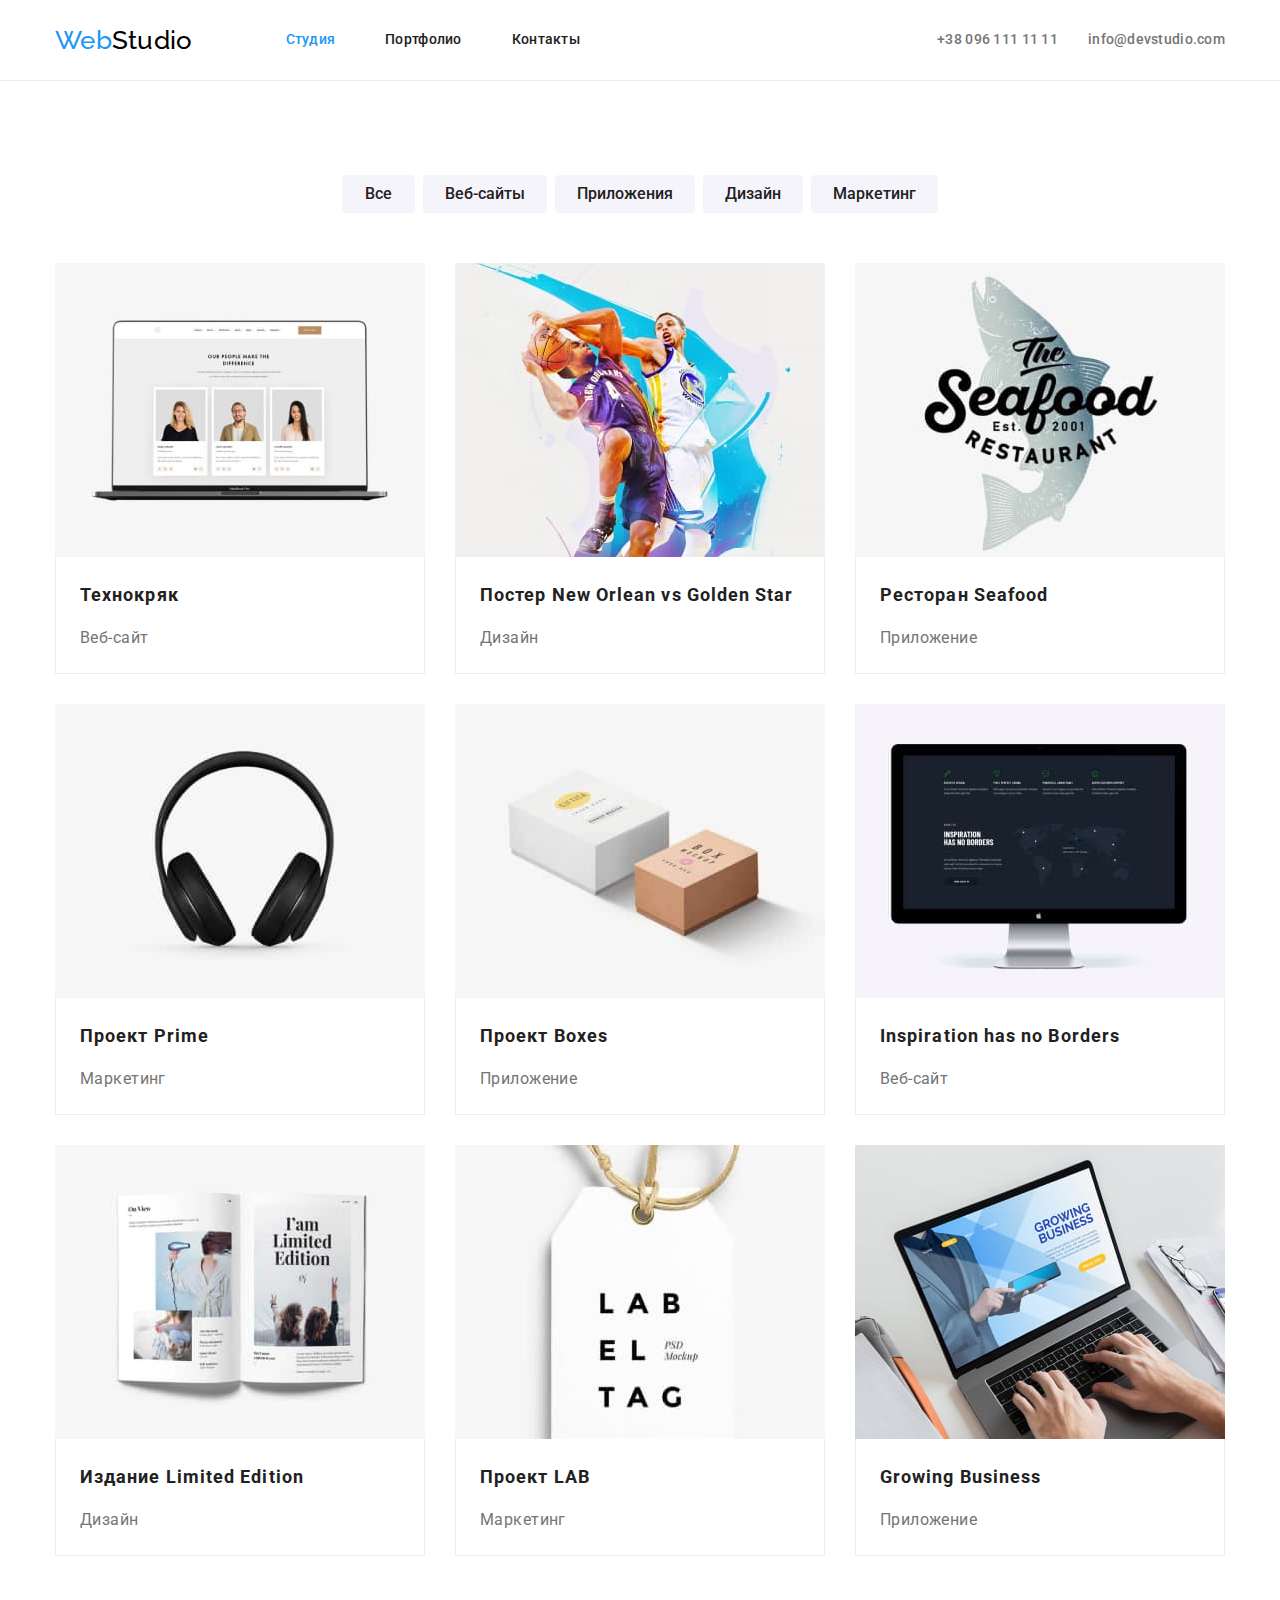
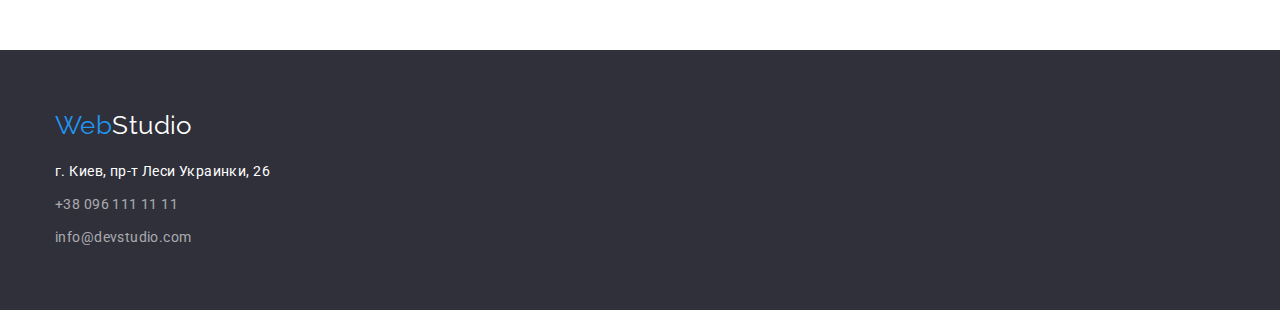
==== commit 2197d7a8: "style" ====
--- a/portfolio.html
+++ b/portfolio.html
@@ -40,18 +40,16 @@
 					</ul>
 				</nav>
 
-				<div class="auth-nav-address">
-					<ul class="auth-nav list">
-						<li class="auth-nav list-item">
-							<a href="tel:+380961111111" class="link"> +38 096 111 11 11</a>
-						</li>
-						<li class="auth-nav list-item">
-							<a href="mailto:info@devstudio.com" class="link"
-								>info@devstudio.com
-							</a>
-						</li>
-					</ul>
-				</div>
+				<ul class="auth-nav list">
+					<li class="auth-nav list-item">
+						<a href="tel:+380961111111" class="link"> +38 096 111 11 11</a>
+					</li>
+					<li class="auth-nav list-item">
+						<a href="mailto:info@devstudio.com" class="link"
+							>info@devstudio.com
+						</a>
+					</li>
+				</ul>
 			</div>
 		</header>
 
@@ -83,9 +81,9 @@
 					<!--examples-->
 
 					<h2 class="visually-hidden">Примеры работ</h2>
-					<ul class="list examples-list">
-						<li class="examples-item">
-							<a>
+					<ul class="list grid">
+						<li class="examples-item grid-item">
+							<a class="link" href="">
 								<img
 									src="./images/portfolio-images/web.jpg"
 									width="370"
@@ -98,8 +96,8 @@
 								</div>
 							</a>
 						</li>
-						<li class="examples-item">
-							<a>
+						<li class="examples-item grid-item">
+							<a class="link" href="">
 								<img
 									src="./images/portfolio-images/new-orlean-vs-golden-star.jpg"
 									width="370"
@@ -112,8 +110,8 @@
 								</div>
 							</a>
 						</li>
-						<li class="examples-item">
-							<a>
+						<li class="examples-item grid-item">
+							<a class="link" href="">
 								<img
 									src="./images/portfolio-images/example-3.jpg"
 									width="370"
@@ -126,8 +124,8 @@
 								</div>
 							</a>
 						</li>
-						<li class="examples-item">
-							<a>
+						<li class="examples-item grid-item">
+							<a class="link" href="">
 								<img
 									src="./images/portfolio-images/example-4.jpg"
 									width="370"
@@ -140,8 +138,8 @@
 								</div>
 							</a>
 						</li>
-						<li class="examples-item">
-							<a>
+						<li class="examples-item grid-item">
+							<a class="link" href="">
 								<img
 									src="./images/portfolio-images/example-5.jpg"
 									width="370"
@@ -154,8 +152,8 @@
 								</div>
 							</a>
 						</li>
-						<li class="examples-item">
-							<a>
+						<li class="examples-item grid-item">
+							<a class="link" href="">
 								<img
 									src="./images/portfolio-images/example-6.jpg"
 									width="370"
@@ -168,8 +166,8 @@
 								</div>
 							</a>
 						</li>
-						<li class="examples-item">
-							<a>
+						<li class="examples-item grid-item">
+							<a class="link" href="">
 								<img
 									src="./images/portfolio-images/example-7.jpg"
 									width="370"
@@ -182,8 +180,8 @@
 								</div>
 							</a>
 						</li>
-						<li class="examples-item">
-							<a>
+						<li class="examples-item grid-item">
+							<a class="link" href="">
 								<img
 									src="./images/portfolio-images/example-8.jpg"
 									width="370"
@@ -196,8 +194,8 @@
 								</div>
 							</a>
 						</li>
-						<li class="examples-item">
-							<a>
+						<li class="examples-item grid-item">
+							<a class="link" href="">
 								<img
 									src="./images/portfolio-images/example-9.jpg"
 									width="370"
--- a/css/style.css
+++ b/css/style.css
@@ -9,6 +9,8 @@
 	--body-bg-color: #ffffff;
 	--secondary-bg-color: #f5f4fa;
 	--dark-bg-color: #2f303a;
+
+	--grid-item: 1;
 }
 
 html {
@@ -73,6 +75,18 @@
 	margin-bottom: 10px;
 }
 
+.grid {
+	display: flex;
+	flex-wrap: wrap;
+	margin-left: -30px;
+	margin-top: -30px;
+}
+.grid-item {
+	flex-basis: calc((100% - 30px * var(--grid-item)) / var(--grid-item));
+	margin-left: 30px;
+	margin-top: 30px;
+}
+
 .button {
 	display: inline-block;
 	border-radius: 4px;
@@ -133,7 +147,7 @@
 	align-items: center;
 }
 
-.auth-nav-address {
+.auth-nav.list {
 	margin-left: auto;
 }
 .logo {
@@ -184,15 +198,8 @@
 	background-color: #188ce8;
 }
 /*features*/
-
-.features-list {
-	display: flex;
-}
 .features-item {
-	width: 270px;
-}
-.features-item:not(:last-child) {
-	margin-right: 30px;
+	--grid-item: 4;
 }
 
 .features {
@@ -200,17 +207,15 @@
 	padding-bottom: 94px;
 }
 .features .title {
+	font-size: 16px;
 	font-weight: 700;
 	line-height: 1.14;
 	text-transform: uppercase;
 }
 
 /*work*/
-.list.work-list {
-	display: flex;
-}
-.work-item:not(:last-child) {
-	margin-right: 30px;
+.work-item {
+	--grid-item: 3;
 }
 .work {
 	padding-bottom: 94px;
@@ -230,31 +235,25 @@
 .team.padding {
 	padding: 94px 0px;
 }
-.team-list {
-	display: flex;
-}
+
 .content-team {
-	padding-top: 30px;
-	padding-bottom: 30px;
+	padding: 30px 32px;
 	text-align: center;
 }
-.team-item > .title,
-.team-item > .text {
+.content-team .title,
+.content-team .text {
 	font-size: 16px;
 	line-height: 1.19;
-	text-align: center;
 }
 .team-item {
-	width: 270px;
+	--grid-item: 4;
 	box-shadow: 0px 1px 3px rgba(0, 0, 0, 0.12), 0px 1px 1px rgba(0, 0, 0, 0.14),
 		0px 2px 1px rgba(0, 0, 0, 0.2);
 	border-radius: 0px 0px 4px 4px;
 	background-color: var(--body-bg-color);
 }
-.team-item:not(:last-child) {
-	margin-right: 30px;
-}
-.team-item > .title {
+
+.content-team > .title {
 	font-weight: 500;
 }
 
@@ -319,23 +318,15 @@
 .button.secondary:focus {
 	color: var(--secondary-text-color);
 	background-color: var(--accent-color);
+	box-shadow: 0px 3px 1px rgba(0, 0, 0, 0.1), 0px 1px 2px rgba(0, 0, 0, 0.08),
+		0px 2px 2px rgba(0, 0, 0, 0.12);
+	border-radius: 4px;
 }
 /*examples*/
 
-.examples-list {
-	display: flex;
-	flex-wrap: wrap;
-}
 .examples-item {
-	width: 370px;
-}
-.examples-item:not(:nth-child(3n)) {
-	margin-right: 30px;
-}
-.examples-item:not(:nth-last-child(-n + 3)) {
-	margin-bottom: 30px;
-}
-
+	--grid-item: 3;
+}
 .examples-item .title {
 	font-weight: 700;
 	font-size: 18px;
